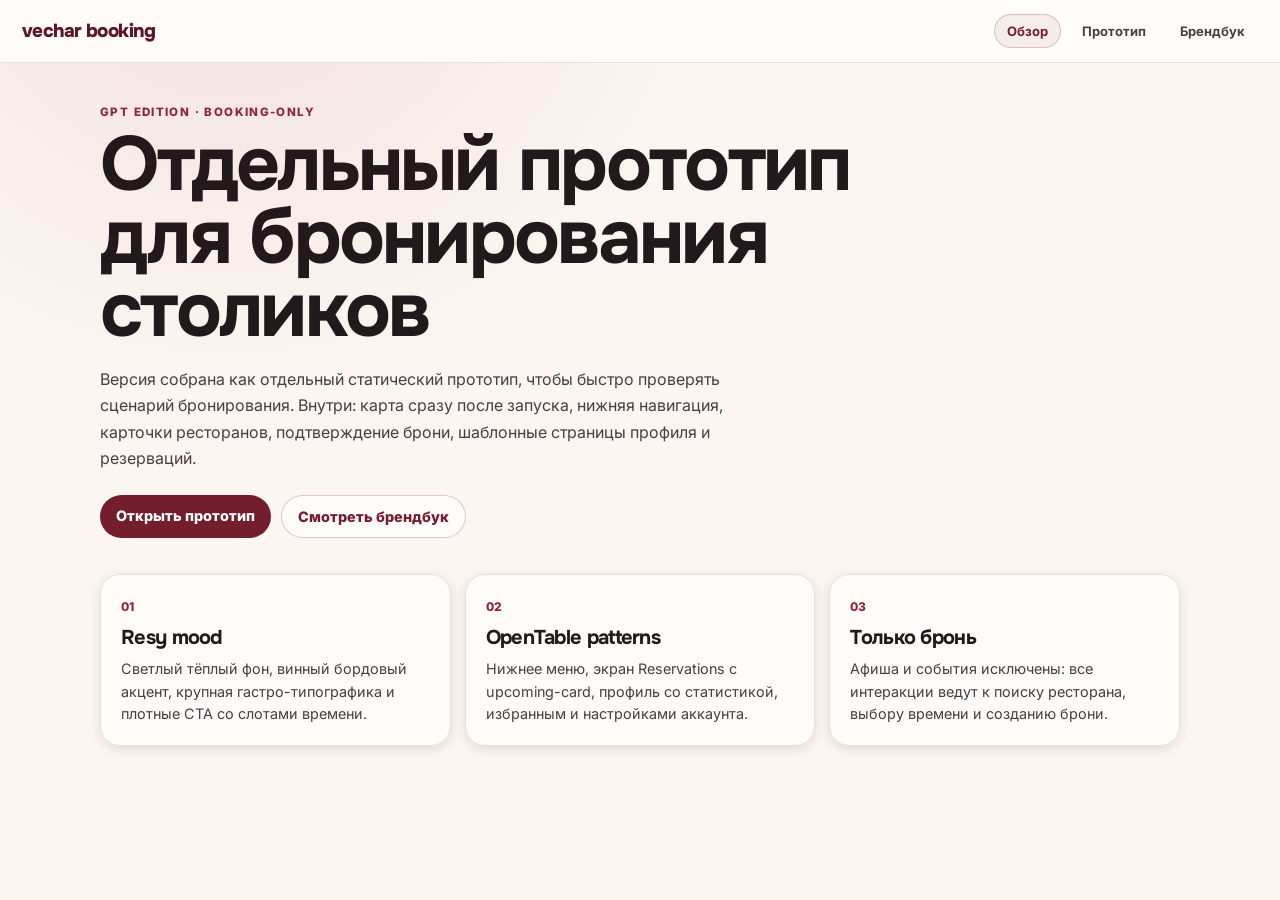
==== index.html @ 6964b8a4 "git init repo" ====
<!DOCTYPE html>
<html lang="ru">
  <head>
    <meta charset="UTF-8" />
    <meta name="viewport" content="width=device-width, initial-scale=1" />
    <meta name="description" content="vechar GPT booking prototype — отдельная light-версия для бронирования ресторанов" />
    <title>vechar GPT booking — прототип и брендбук</title>
    <link rel="stylesheet" href="./brandbook.css" />
  </head>
  <body>
    <header class="site-header">
      <a class="site-logo" href="./index.html">vechar booking</a>
      <nav class="site-nav" aria-label="Разделы">
        <a class="active" href="./index.html">Обзор</a>
        <a href="./app.html">Прототип</a>
        <a href="./brandbook.html">Брендбук</a>
      </nav>
    </header>

    <main class="landing">
      <section class="landing-hero">
        <p class="eyebrow">GPT edition · booking-only</p>
        <h1>Отдельный прототип для бронирования столиков</h1>
        <p>
          Версия собрана как отдельный статический прототип, чтобы быстро проверять сценарий бронирования.
          Внутри: карта сразу после запуска, нижняя навигация, карточки ресторанов, подтверждение брони,
          шаблонные страницы профиля и резерваций.
        </p>
        <div class="hero-actions">
          <a class="primary-link" href="./app.html">Открыть прототип</a>
          <a class="secondary-link" href="./brandbook.html">Смотреть брендбук</a>
        </div>
      </section>

      <section class="landing-grid" aria-label="Состав прототипа">
        <article>
          <span>01</span>
          <h2>Resy mood</h2>
          <p>Светлый тёплый фон, винный бордовый акцент, крупная гастро-типографика и плотные CTA со слотами времени.</p>
        </article>
        <article>
          <span>02</span>
          <h2>OpenTable patterns</h2>
          <p>Нижнее меню, экран Reservations с upcoming-card, профиль со статистикой, избранным и настройками аккаунта.</p>
        </article>
        <article>
          <span>03</span>
          <h2>Только бронь</h2>
          <p>Афиша и события исключены: все интеракции ведут к поиску ресторана, выбору времени и созданию брони.</p>
        </article>
      </section>
    </main>
  </body>
</html>
---- brandbook.css ----
@import url("https://fonts.googleapis.com/css2?family=Inter:wght@400;500;600;700;800&family=Onest:wght@600;700;800&display=swap");

:root {
  --wine-900: #3b1118;
  --wine-800: #5a1823;
  --wine-700: #741d2c;
  --wine-600: #8f2638;
  --wine-500: #aa3a4c;
  --cream-50: #fffdfb;
  --cream-100: #fbf6f1;
  --cream-150: #f5eee7;
  --cream-200: #eadfd6;
  --clay-300: #d8c6ba;
  --ink-900: #21191b;
  --ink-700: #4b3d40;
  --ink-500: #7d6d70;
  --green: #2fb171;
  --radius-sm: 10px;
  --radius-md: 14px;
  --radius-lg: 20px;
  --radius-pill: 999px;
  --shadow-card: 0 3px 12px rgba(40, 24, 27, 0.12);
}

* {
  box-sizing: border-box;
  margin: 0;
}

body {
  min-height: 100vh;
  font-family: "Inter", system-ui, -apple-system, BlinkMacSystemFont, "Segoe UI", sans-serif;
  font-size: var(--editor-font-size, 16px);
  background:
    radial-gradient(circle at 18% -12%, rgba(170, 58, 76, 0.13), transparent 34%),
    var(--cream-100);
  color: var(--ink-900);
}

button {
  font: inherit;
  cursor: pointer;
}

code {
  border: 1px solid var(--cream-200);
  border-radius: 8px;
  background: #fff;
  padding: 2px 6px;
  color: var(--wine-700);
}

.site-header {
  position: sticky;
  top: 0;
  z-index: 100;
  display: flex;
  justify-content: space-between;
  align-items: center;
  gap: 16px;
  padding: 14px 22px;
  background: rgba(255, 253, 251, 0.9);
  border-bottom: 1px solid var(--cream-200);
  backdrop-filter: blur(14px);
}

.site-logo {
  color: var(--wine-800);
  font-family: "Onest", system-ui, sans-serif;
  font-size: 1.18rem;
  font-weight: 800;
  letter-spacing: -0.03em;
  text-decoration: none;
}

.site-nav {
  display: flex;
  flex-wrap: wrap;
  gap: 8px;
}

.site-nav a {
  color: var(--ink-700);
  text-decoration: none;
  border: 1px solid transparent;
  border-radius: var(--radius-pill);
  padding: 8px 12px;
  font-size: 0.8125rem;
  font-weight: 700;
}

.site-nav a.active,
.site-nav a:hover {
  color: var(--wine-700);
  border-color: rgba(143, 38, 56, 0.24);
  background: rgba(143, 38, 56, 0.08);
}

.landing,
.brandbook {
  width: min(1080px, calc(100% - 36px));
  margin: 0 auto;
  padding: 42px 0 64px;
}

.landing-hero,
.brand-hero {
  max-width: 760px;
  margin-bottom: 36px;
}

.eyebrow {
  margin-bottom: 10px;
  color: var(--wine-600);
  text-transform: uppercase;
  letter-spacing: 0.12em;
  font-size: 0.72rem;
  font-weight: 800;
}

h1,
h2,
h3,
.display,
.headline {
  font-family: "Onest", system-ui, sans-serif;
  letter-spacing: -0.035em;
}

h1 {
  max-width: 840px;
  font-size: clamp(2.1rem, 7vw, 4.8rem);
  line-height: 0.95;
}

.landing-hero p:not(.eyebrow),
.brand-hero p:not(.eyebrow) {
  max-width: 650px;
  margin-top: 18px;
  color: var(--ink-700);
  font-size: 1rem;
  line-height: 1.65;
}

.hero-actions {
  display: flex;
  flex-wrap: wrap;
  gap: 10px;
  margin-top: 24px;
}

.primary-link,
.secondary-link {
  border-radius: var(--radius-pill);
  padding: 12px 16px;
  text-decoration: none;
  font-size: 0.9rem;
  font-weight: 800;
}

.primary-link {
  background: var(--wine-700);
  color: #fff;
}

.secondary-link {
  border: 1px solid rgba(143, 38, 56, 0.25);
  color: var(--wine-700);
  background: rgba(255, 255, 255, 0.66);
}

.landing-grid {
  display: grid;
  grid-template-columns: repeat(3, 1fr);
  gap: 14px;
}

.landing-grid article,
.type-card,
.demo-restaurant,
.demo-reservation,
.principles ol {
  border: 1px solid var(--cream-200);
  border-radius: var(--editor-radius-20, 20px);
  background: rgba(255, 253, 251, 0.82);
  box-shadow: var(--shadow-card);
}

.editor-note {
  max-width: 720px;
  margin: -4px 0 16px;
  color: var(--ink-700);
  line-height: 1.55;
}

.editor-grid {
  display: grid;
  grid-template-columns: repeat(auto-fit, minmax(220px, 1fr));
  gap: 12px;
}

.editor-grid label {
  display: grid;
  gap: 9px;
  border: 1px solid var(--cream-200);
  border-radius: var(--editor-radius-14, 14px);
  background: rgba(255, 253, 251, 0.84);
  padding: 14px;
  box-shadow: var(--shadow-card);
}

.editor-grid span {
  color: var(--ink-700);
  font-size: 0.82rem;
  font-weight: 800;
}

.editor-grid input[type="color"] {
  width: 100%;
  height: 42px;
  border: 1px solid var(--cream-200);
  border-radius: var(--editor-radius-10, 10px);
  background: #fff;
}

.editor-grid input[type="range"] {
  accent-color: var(--wine-600);
}

.editor-grid output {
  color: var(--wine-700);
  font-size: 0.78rem;
  font-weight: 800;
}

.editor-actions {
  display: flex;
  flex-wrap: wrap;
  gap: 10px;
  margin-top: 14px;
}

.btn-primary {
  border: none;
  border-radius: var(--editor-radius-13, 13px);
  background: var(--wine-700);
  color: #fff;
  padding: var(--editor-button-pad, 12px 16px);
  font-weight: 800;
}

.btn-secondary {
  display: inline-flex;
  align-items: center;
  border: 1px solid rgba(143, 38, 56, 0.24);
  border-radius: var(--editor-radius-13, 13px);
  color: var(--wine-700);
  background: rgba(255, 255, 255, 0.72);
  padding: 12px 16px;
  text-decoration: none;
  font-weight: 800;
}

.landing-grid article {
  padding: 20px;
}

.landing-grid span {
  color: var(--wine-600);
  font-size: 0.75rem;
  font-weight: 800;
}

.landing-grid h2 {
  margin: 10px 0 8px;
  font-size: 1.25rem;
}

.landing-grid p {
  color: var(--ink-700);
  font-size: 0.9rem;
  line-height: 1.55;
}

.section {
  margin-top: 46px;
}

.section-title {
  display: flex;
  align-items: baseline;
  gap: 12px;
  margin-bottom: 16px;
}

.section-title p {
  color: var(--wine-600);
  font-size: 0.75rem;
  font-weight: 800;
}

.section-title h2 {
  font-size: clamp(1.45rem, 3vw, 2rem);
}

.swatches {
  display: grid;
  grid-template-columns: repeat(auto-fit, minmax(160px, 1fr));
  gap: 12px;
}

.swatch {
  overflow: hidden;
  border: 1px solid var(--cream-200);
  border-radius: var(--radius-md);
  background: #fff;
}

.swatch div {
  height: 92px;
  border-bottom: 1px solid var(--cream-200);
}

.swatch h3 {
  padding: 11px 12px 6px;
  font-size: 0.94rem;
}

.swatch button {
  width: calc(100% - 24px);
  margin: 0 12px 12px;
  border: none;
  border-radius: 9px;
  background: var(--cream-150);
  color: var(--ink-700);
  padding: 8px 10px;
  font-size: 0.75rem;
  font-weight: 800;
}

.color-notes {
  display: grid;
  grid-template-columns: repeat(auto-fit, minmax(230px, 1fr));
  gap: 10px;
  margin-top: 16px;
  border: 1px solid var(--cream-200);
  border-radius: var(--editor-radius-20, 20px);
  background: rgba(255, 253, 251, 0.72);
  padding: 12px;
}

.color-notes article {
  display: grid;
  grid-template-columns: 34px 1fr;
  gap: 10px;
  align-items: start;
  border-radius: var(--editor-radius-14, 14px);
  background: #fff;
  padding: 12px;
}

.color-notes span {
  width: 34px;
  height: 34px;
  border: 1px solid rgba(33, 25, 27, 0.08);
  border-radius: 50%;
}

.color-notes h3 {
  margin-bottom: 4px;
  font-size: 0.92rem;
}

.color-notes p {
  color: var(--ink-700);
  font-size: 0.82rem;
  line-height: 1.45;
}

.type-card {
  padding: 24px;
}

.display {
  color: var(--wine-800);
  font-size: clamp(2rem, 5vw, 3.4rem);
  font-weight: 800;
  line-height: 1;
}

.headline {
  margin-top: 18px;
  font-size: 1.6rem;
  font-weight: 800;
}

.body-copy {
  max-width: 660px;
  margin-top: 10px;
  color: var(--ink-700);
  line-height: 1.65;
}

.caption {
  margin-top: 12px;
  color: var(--ink-500);
  font-size: 0.82rem;
  font-weight: 700;
}

.component-row {
  display: flex;
  flex-wrap: wrap;
  align-items: center;
  gap: 10px;
  margin-bottom: 14px;
}

.demo-primary,
.demo-chip,
.demo-slot {
  border: none;
  font-weight: 800;
}

.demo-primary {
  border-radius: var(--editor-radius-13, 13px);
  background: var(--wine-700);
  color: #fff;
  padding: var(--editor-button-pad, 12px 16px);
}

.demo-chip {
  border-radius: var(--radius-pill);
  background: #fff;
  color: var(--ink-700);
  padding: 8px 12px;
}

.demo-chip.active {
  background: var(--wine-700);
  color: #fff;
}

.demo-slot {
  border-radius: var(--editor-radius-10, 10px);
  background: var(--wine-700);
  color: #fff;
  padding: var(--editor-slot-pad-md, 8px 11px);
}

.demo-slot.disabled {
  background: #e6dad2;
  color: #a99a9d;
}

.component-grid {
  display: grid;
  grid-template-columns: minmax(0, 1.2fr) minmax(260px, 0.8fr);
  gap: 14px;
}

.demo-restaurant {
  display: grid;
  grid-template-columns: 1fr minmax(86px, 120px);
  gap: 14px;
  padding: 16px;
}

.demo-restaurant h3,
.demo-reservation h3 {
  font-size: 1.12rem;
}

.demo-restaurant p {
  margin: 6px 0 10px;
  color: var(--ink-700);
  font-size: 0.88rem;
}

.demo-restaurant span {
  display: inline-block;
  margin-right: 5px;
  border-radius: var(--radius-pill);
  background: var(--cream-150);
  color: var(--ink-700);
  padding: 4px 8px;
  font-size: 0.72rem;
  font-weight: 800;
}

.demo-photo,
.demo-reservation-photo {
  min-height: 92px;
  border-radius: var(--editor-radius-14, 14px);
  background:
    radial-gradient(circle at 20% 70%, rgba(71, 113, 76, 0.95) 0 16px, transparent 17px),
    radial-gradient(circle at 70% 38%, rgba(31, 77, 50, 0.95) 0 21px, transparent 22px),
    linear-gradient(135deg, #121514, #45533b);
}

.demo-reservation {
  overflow: hidden;
}

.demo-reservation-photo {
  border-radius: 0;
}

.demo-reservation > div:last-child {
  padding: 14px 16px 16px;
}

.demo-reservation p {
  display: flex;
  align-items: center;
  gap: 8px;
  margin-top: 7px;
  color: var(--ink-700);
}

.demo-reservation p span {
  display: grid;
  place-items: center;
  width: 20px;
  height: 20px;
  border-radius: 50%;
  background: var(--green);
  color: #fff;
  font-size: 0.75rem;
  font-weight: 900;
}

.demo-reservation small {
  display: block;
  margin-top: 9px;
  color: var(--ink-700);
  font-size: 0.9rem;
}

.principles ol {
  padding: 8px 22px 8px 38px;
}

.principles li {
  padding: 12px 0;
  color: var(--ink-700);
  line-height: 1.55;
}

.principles li + li {
  border-top: 1px solid var(--cream-200);
}

.principles strong {
  color: var(--ink-900);
}

.toast {
  position: fixed;
  left: 50%;
  bottom: 24px;
  z-index: 200;
  transform: translateX(-50%) translateY(90px);
  opacity: 0;
  border-radius: var(--radius-pill);
  background: var(--wine-900);
  color: #fff;
  padding: 11px 16px;
  font-size: 0.8125rem;
  font-weight: 700;
  transition: transform 0.22s ease, opacity 0.22s ease;
  pointer-events: none;
}

.toast.show {
  transform: translateX(-50%) translateY(0);
  opacity: 1;
}

@media (max-width: 760px) {
  .site-header {
    align-items: flex-start;
    flex-direction: column;
    padding: 11px 14px;
  }

  .landing,
  .brandbook {
    width: min(100% - 28px, 1080px);
    padding-top: 30px;
  }

  .landing-grid,
  .component-grid {
    grid-template-columns: 1fr;
  }

  h1 {
    font-size: clamp(2rem, 14vw, 3.7rem);
  }
}
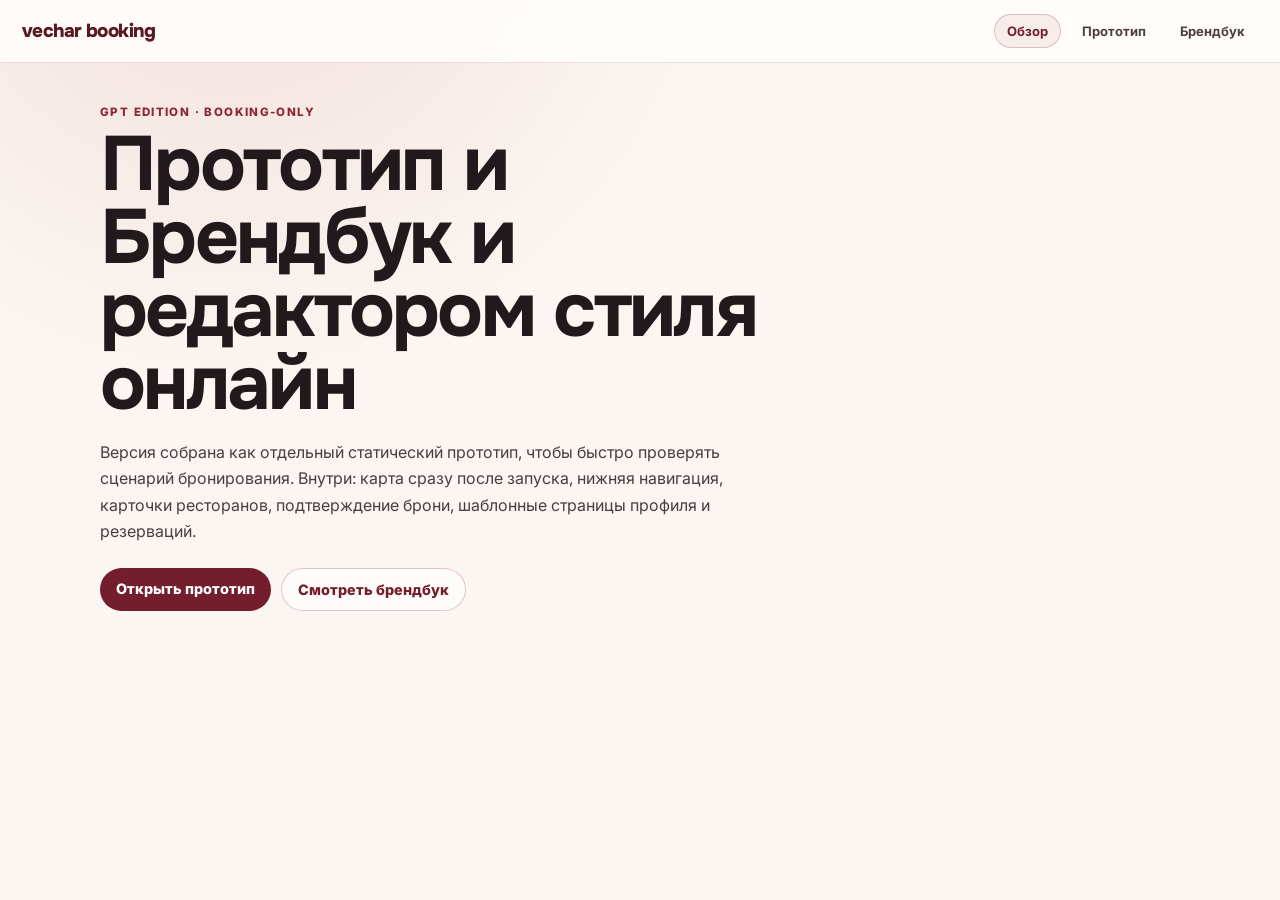
==== commit 0c10a0e8: "delete unnedeed things" ====
--- a/index.html
+++ b/index.html
@@ -20,7 +20,7 @@
     <main class="landing">
       <section class="landing-hero">
         <p class="eyebrow">GPT edition · booking-only</p>
-        <h1>Отдельный прототип для бронирования столиков</h1>
+        <h1>Прототип и Брендбук и редактором стиля онлайн</h1>
         <p>
           Версия собрана как отдельный статический прототип, чтобы быстро проверять сценарий бронирования.
           Внутри: карта сразу после запуска, нижняя навигация, карточки ресторанов, подтверждение брони,
@@ -31,24 +31,6 @@
           <a class="secondary-link" href="./brandbook.html">Смотреть брендбук</a>
         </div>
       </section>
-
-      <section class="landing-grid" aria-label="Состав прототипа">
-        <article>
-          <span>01</span>
-          <h2>Resy mood</h2>
-          <p>Светлый тёплый фон, винный бордовый акцент, крупная гастро-типографика и плотные CTA со слотами времени.</p>
-        </article>
-        <article>
-          <span>02</span>
-          <h2>OpenTable patterns</h2>
-          <p>Нижнее меню, экран Reservations с upcoming-card, профиль со статистикой, избранным и настройками аккаунта.</p>
-        </article>
-        <article>
-          <span>03</span>
-          <h2>Только бронь</h2>
-          <p>Афиша и события исключены: все интеракции ведут к поиску ресторана, выбору времени и созданию брони.</p>
-        </article>
-      </section>
-    </main>
+   </main>
   </body>
 </html>
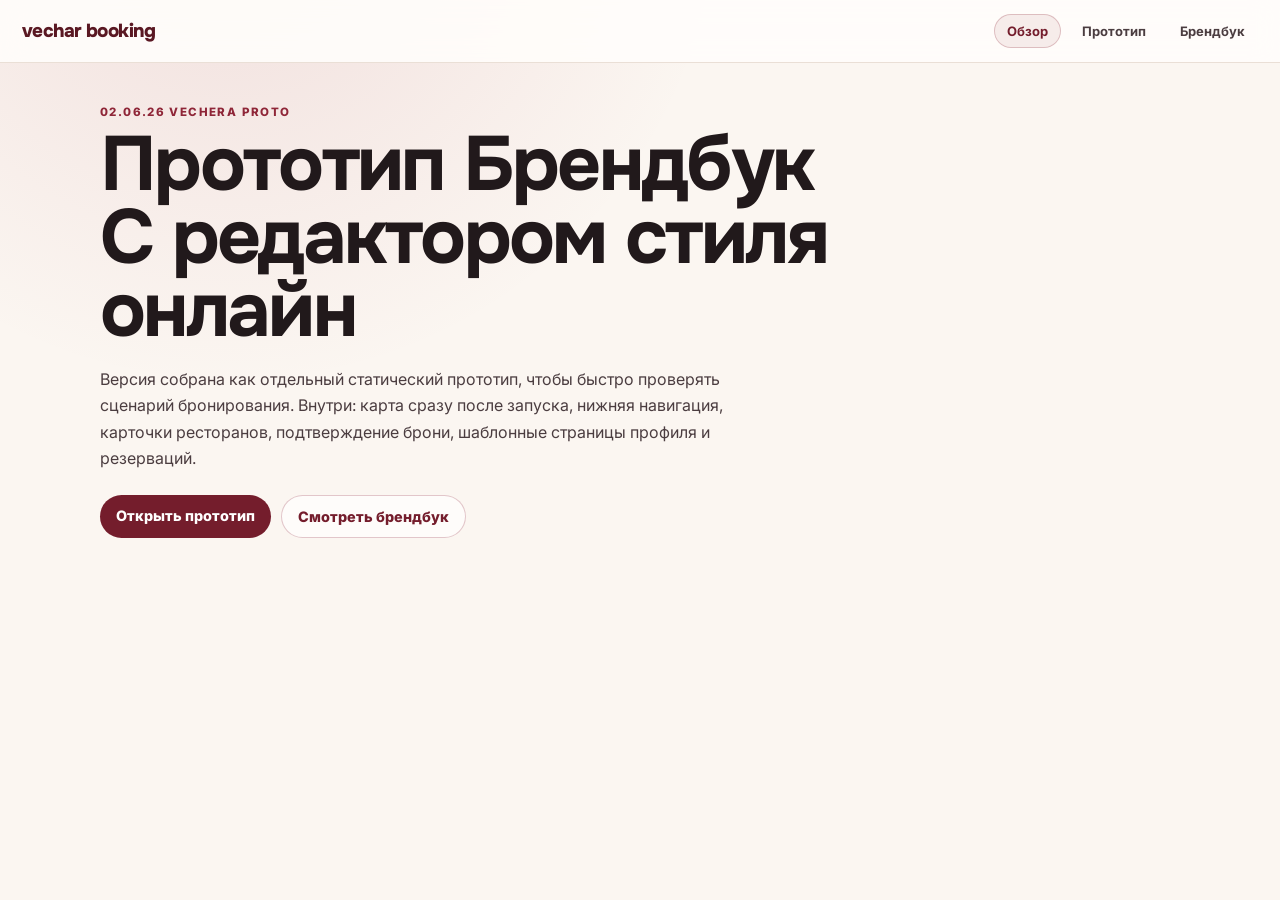
==== commit df241b7f: "addings" ====
--- a/index.html
+++ b/index.html
@@ -19,8 +19,9 @@
 
     <main class="landing">
       <section class="landing-hero">
-        <p class="eyebrow">GPT edition · booking-only</p>
-        <h1>Прототип и Брендбук и редактором стиля онлайн</h1>
+        <p class="eyebrow">02.06.26 vechera proto</p>
+        <h1>Прототип
+          Брендбук</br> C редактором стиля онлайн</h1>
         <p>
           Версия собрана как отдельный статический прототип, чтобы быстро проверять сценарий бронирования.
           Внутри: карта сразу после запуска, нижняя навигация, карточки ресторанов, подтверждение брони,
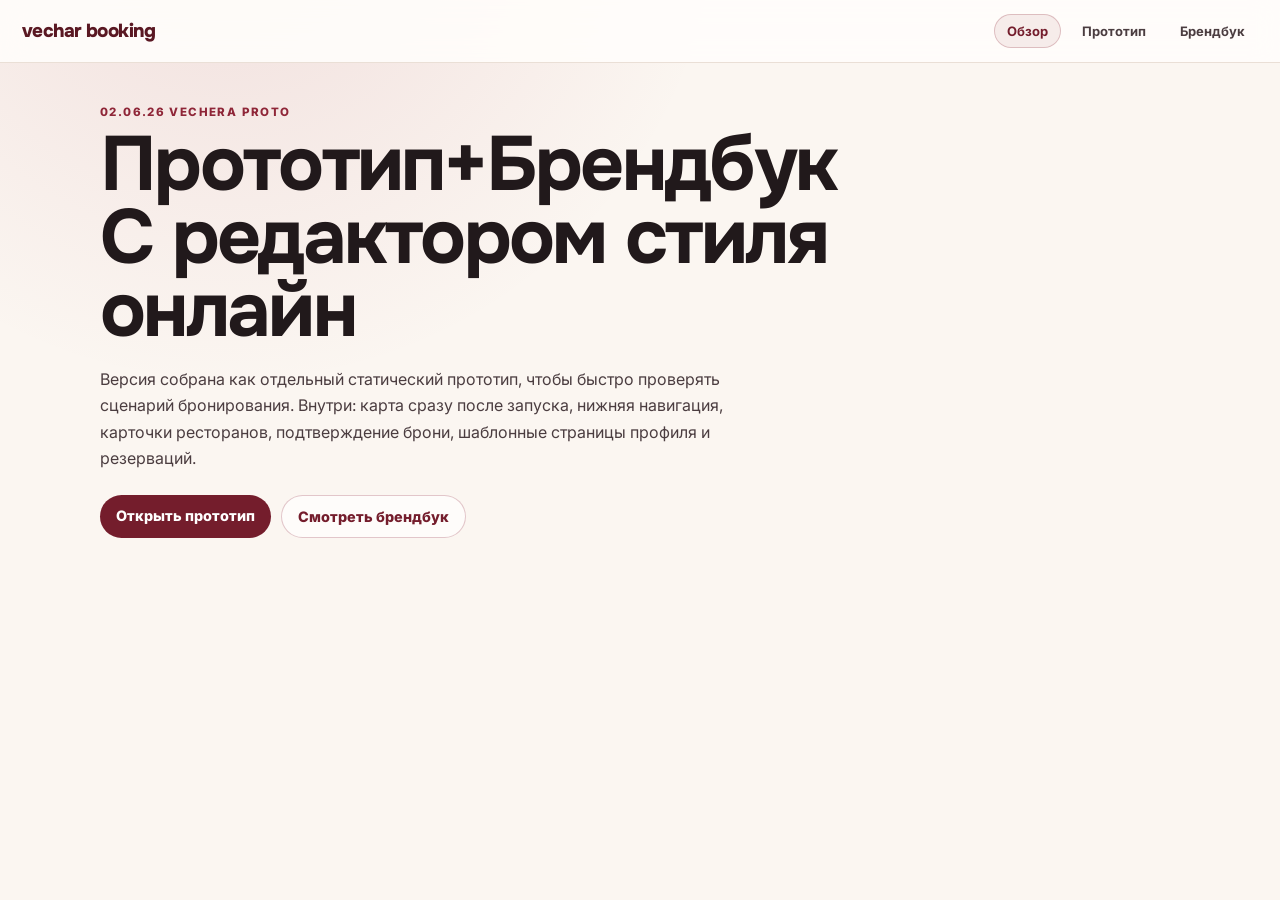
==== commit 1cb80b95: "add readme" ====
--- a/index.html
+++ b/index.html
@@ -20,8 +20,7 @@
     <main class="landing">
       <section class="landing-hero">
         <p class="eyebrow">02.06.26 vechera proto</p>
-        <h1>Прототип
-          Брендбук</br> C редактором стиля онлайн</h1>
+        <h1>Прототип+Брендбук</br> C редактором стиля онлайн</h1>
         <p>
           Версия собрана как отдельный статический прототип, чтобы быстро проверять сценарий бронирования.
           Внутри: карта сразу после запуска, нижняя навигация, карточки ресторанов, подтверждение брони,
